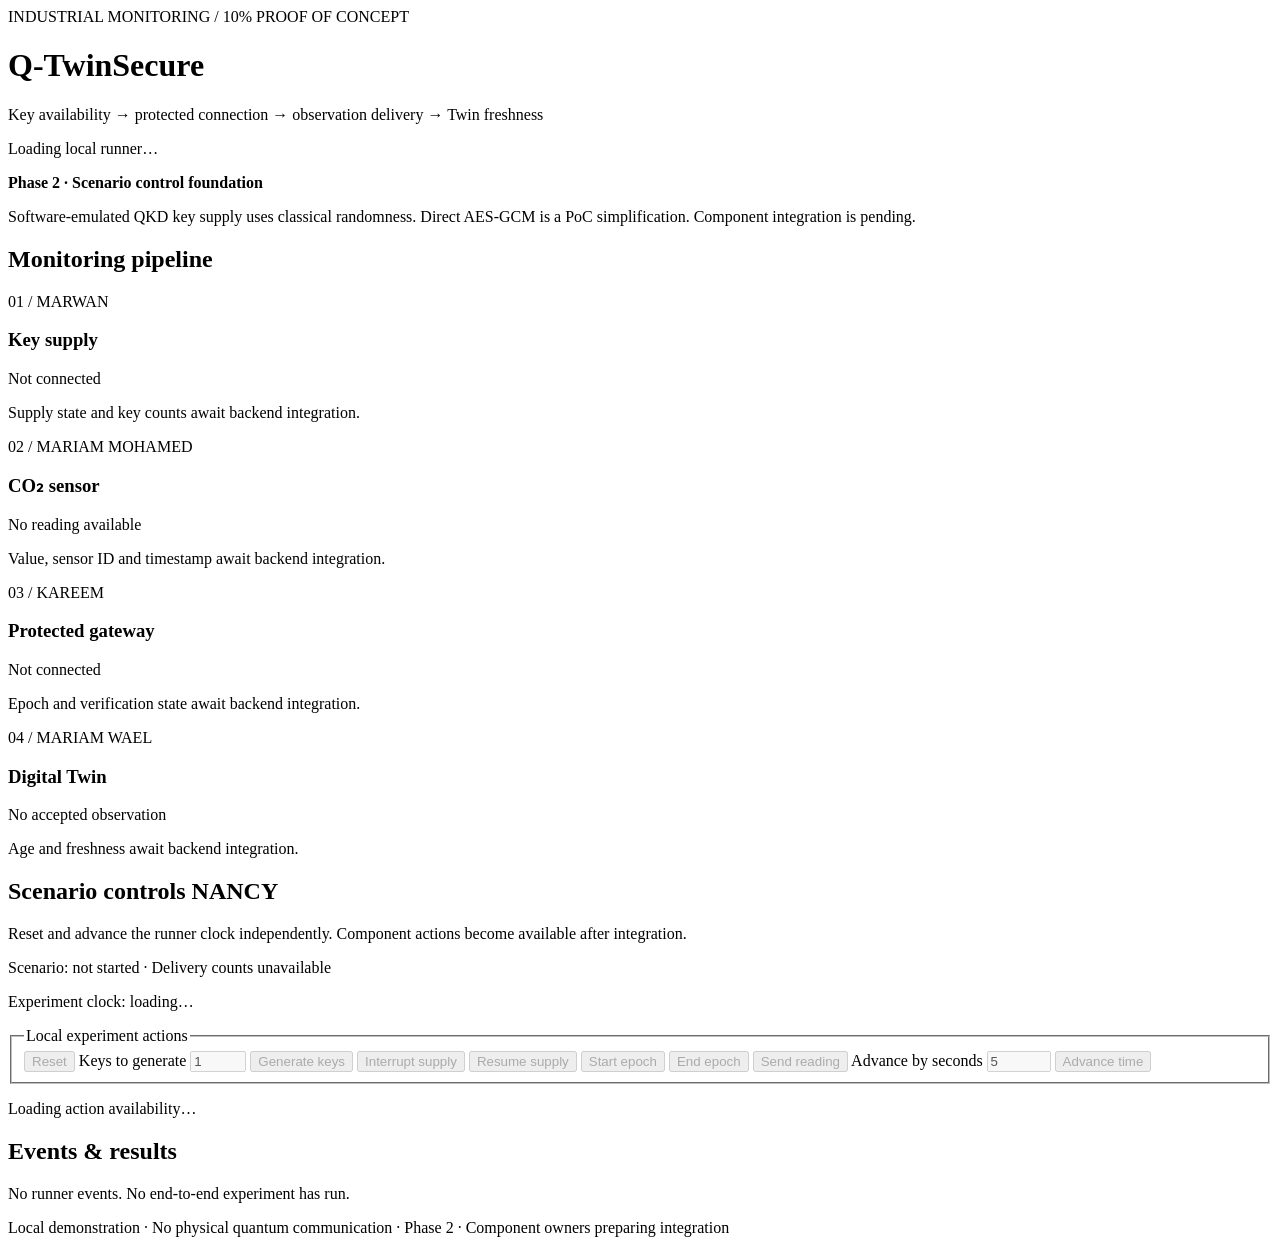
==== q-twinsecure/web/index.html @ 2d294b04 "Remove trailing dashboard whitespace" ====
<!doctype html>
<html lang="en">
<head>
  <meta charset="utf-8">
  <meta name="viewport" content="width=device-width, initial-scale=1">
  <title>Q-TwinSecure | Local experiment</title>
  <link rel="stylesheet" href="/style.css">
  <script src="/app.js" defer></script>
</head>
<body>
  <header><span class="eyebrow">INDUSTRIAL MONITORING / 10% PROOF OF CONCEPT</span>
    <h1>Q-TwinSecure</h1><p>Key availability → protected connection → observation delivery → Twin freshness</p>
    <p id="connection" role="status" aria-live="polite">Loading local runner…</p>
  </header>
  <main>
    <aside><strong>Phase 2 · Scenario control foundation</strong><p>Software-emulated QKD key supply uses classical randomness. Direct AES-GCM is a PoC simplification. Component integration is pending.</p></aside>
    <section aria-labelledby="pipeline-title"><h2 id="pipeline-title">Monitoring pipeline</h2>
      <div class="grid">
        <article id="key-panel"><span class="eyebrow">01 / MARWAN</span><h3>Key supply</h3><p class="empty">Not connected</p><p>Supply state and key counts await backend integration.</p></article>
        <article id="sensor-panel"><span class="eyebrow">02 / MARIAM MOHAMED</span><h3>CO₂ sensor</h3><p class="empty">No reading available</p><p>Value, sensor ID and timestamp await backend integration.</p></article>
        <article id="gateway-panel"><span class="eyebrow">03 / KAREEM</span><h3>Protected gateway</h3><p class="empty">Not connected</p><p>Epoch and verification state await backend integration.</p></article>
        <article id="twin-panel"><span class="eyebrow">04 / MARIAM WAEL</span><h3>Digital Twin</h3><p class="empty">No accepted observation</p><p>Age and freshness await backend integration.</p></article>
      </div>
    </section>
    <section aria-labelledby="controls-title"><h2 id="controls-title">Scenario controls <span class="tag">NANCY</span></h2>
      <p>Reset and advance the runner clock independently. Component actions become available after integration.</p>
      <p id="scenario-status">Scenario: not started · Delivery counts unavailable</p>
      <p id="clock-status" role="status">Experiment clock: loading…</p>
      <p id="action-error" role="alert" hidden></p>
      <fieldset id="controls" disabled><legend>Local experiment actions</legend>
        <button type="button" data-action="reset">Reset</button>
        <label>Keys to generate <input id="key-count" type="number" min="1" max="100" step="1" value="1" disabled></label>
        <button type="button" data-action="generate_keys" disabled>Generate keys</button>
        <button type="button" data-action="interrupt_supply" disabled>Interrupt supply</button>
        <button type="button" data-action="resume_supply" disabled>Resume supply</button>
        <button type="button" data-action="start_epoch" disabled>Start epoch</button>
        <button type="button" data-action="end_epoch" disabled>End epoch</button>
        <button type="button" data-action="send_reading" disabled>Send reading</button>
        <label>Advance by seconds <input id="time-step" type="number" min="1" max="3600" step="1" value="5"></label>
        <button type="button" data-action="advance_time">Advance time</button>
      </fieldset>
      <p id="action-help">Loading action availability…</p>
    </section>
    <section aria-labelledby="events-title"><h2 id="events-title">Events &amp; results</h2><p id="event-empty">No runner events. No end-to-end experiment has run.</p><ol id="events" aria-label="Runner event history"></ol></section>
  </main>
  <footer>Local demonstration · No physical quantum communication · Phase 2 · Component owners preparing integration</footer>
</body>
</html>
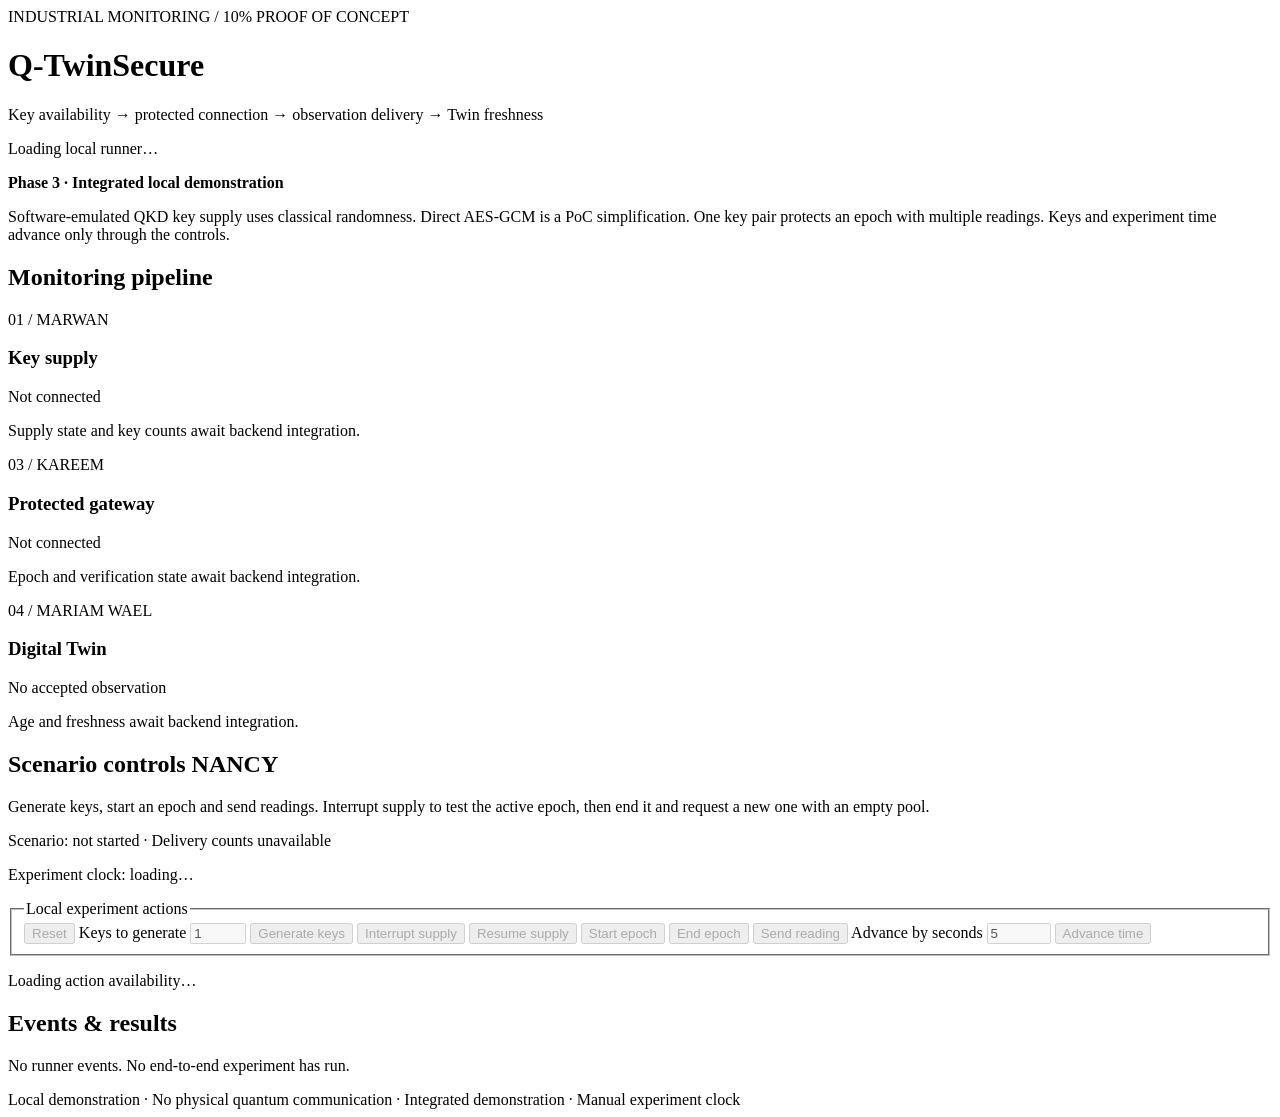
==== commit 04f3fefc: "Integrate team components and shared dashboard scenario controls" ====
--- a/q-twinsecure/web/index.html
+++ b/q-twinsecure/web/index.html
@@ -5,7 +5,7 @@
   <meta name="viewport" content="width=device-width, initial-scale=1">
   <title>Q-TwinSecure | Local experiment</title>
   <link rel="stylesheet" href="/style.css">
-  <script src="/app.js" defer></script>
+  <script type="module" src="/app.js"></script>
 </head>
 <body>
   <header><span class="eyebrow">INDUSTRIAL MONITORING / 10% PROOF OF CONCEPT</span>
@@ -13,17 +13,17 @@
     <p id="connection" role="status" aria-live="polite">Loading local runner…</p>
   </header>
   <main>
-    <aside><strong>Phase 2 · Scenario control foundation</strong><p>Software-emulated QKD key supply uses classical randomness. Direct AES-GCM is a PoC simplification. Component integration is pending.</p></aside>
+    <aside><strong>Phase 3 · Integrated local demonstration</strong><p>Software-emulated QKD key supply uses classical randomness. Direct AES-GCM is a PoC simplification. One key pair protects an epoch with multiple readings. Keys and experiment time advance only through the controls.</p></aside>
     <section aria-labelledby="pipeline-title"><h2 id="pipeline-title">Monitoring pipeline</h2>
       <div class="grid">
         <article id="key-panel"><span class="eyebrow">01 / MARWAN</span><h3>Key supply</h3><p class="empty">Not connected</p><p>Supply state and key counts await backend integration.</p></article>
-        <article id="sensor-panel"><span class="eyebrow">02 / MARIAM MOHAMED</span><h3>CO₂ sensor</h3><p class="empty">No reading available</p><p>Value, sensor ID and timestamp await backend integration.</p></article>
+        <article id="sensor-panel"><co2-sensor-panel></co2-sensor-panel></article>
         <article id="gateway-panel"><span class="eyebrow">03 / KAREEM</span><h3>Protected gateway</h3><p class="empty">Not connected</p><p>Epoch and verification state await backend integration.</p></article>
         <article id="twin-panel"><span class="eyebrow">04 / MARIAM WAEL</span><h3>Digital Twin</h3><p class="empty">No accepted observation</p><p>Age and freshness await backend integration.</p></article>
       </div>
     </section>
     <section aria-labelledby="controls-title"><h2 id="controls-title">Scenario controls <span class="tag">NANCY</span></h2>
-      <p>Reset and advance the runner clock independently. Component actions become available after integration.</p>
+      <p>Generate keys, start an epoch and send readings. Interrupt supply to test the active epoch, then end it and request a new one with an empty pool.</p>
       <p id="scenario-status">Scenario: not started · Delivery counts unavailable</p>
       <p id="clock-status" role="status">Experiment clock: loading…</p>
       <p id="action-error" role="alert" hidden></p>
@@ -43,6 +43,6 @@
     </section>
     <section aria-labelledby="events-title"><h2 id="events-title">Events &amp; results</h2><p id="event-empty">No runner events. No end-to-end experiment has run.</p><ol id="events" aria-label="Runner event history"></ol></section>
   </main>
-  <footer>Local demonstration · No physical quantum communication · Phase 2 · Component owners preparing integration</footer>
+  <footer>Local demonstration · No physical quantum communication · Integrated demonstration · Manual experiment clock</footer>
 </body>
 </html>
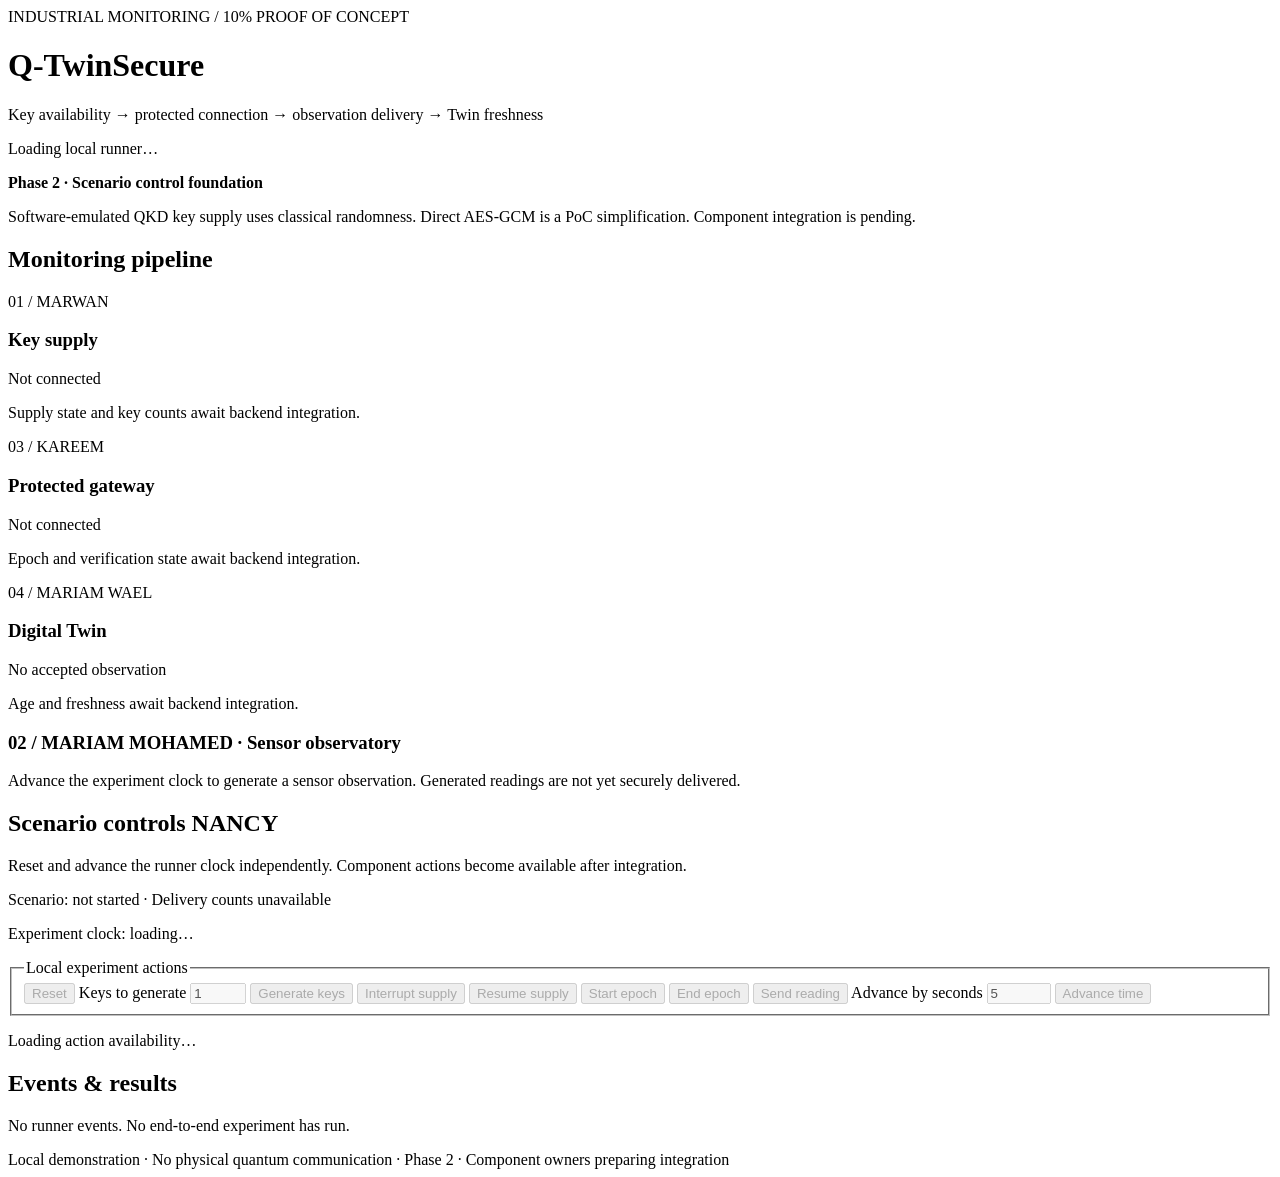
==== commit 7df48be0: "Integrate sensor panel and manual-clock readings into shared dashboard" ====
--- a/q-twinsecure/web/index.html
+++ b/q-twinsecure/web/index.html
@@ -13,17 +13,17 @@
     <p id="connection" role="status" aria-live="polite">Loading local runner…</p>
   </header>
   <main>
-    <aside><strong>Phase 3 · Integrated local demonstration</strong><p>Software-emulated QKD key supply uses classical randomness. Direct AES-GCM is a PoC simplification. One key pair protects an epoch with multiple readings. Keys and experiment time advance only through the controls.</p></aside>
+    <aside><strong>Phase 2 · Scenario control foundation</strong><p>Software-emulated QKD key supply uses classical randomness. Direct AES-GCM is a PoC simplification. Component integration is pending.</p></aside>
     <section aria-labelledby="pipeline-title"><h2 id="pipeline-title">Monitoring pipeline</h2>
       <div class="grid">
         <article id="key-panel"><span class="eyebrow">01 / MARWAN</span><h3>Key supply</h3><p class="empty">Not connected</p><p>Supply state and key counts await backend integration.</p></article>
-        <article id="sensor-panel"><co2-sensor-panel></co2-sensor-panel></article>
         <article id="gateway-panel"><span class="eyebrow">03 / KAREEM</span><h3>Protected gateway</h3><p class="empty">Not connected</p><p>Epoch and verification state await backend integration.</p></article>
         <article id="twin-panel"><span class="eyebrow">04 / MARIAM WAEL</span><h3>Digital Twin</h3><p class="empty">No accepted observation</p><p>Age and freshness await backend integration.</p></article>
       </div>
+      <section id="sensor-panel" aria-labelledby="sensor-title"><h3 id="sensor-title">02 / MARIAM MOHAMED · Sensor observatory</h3><p>Advance the experiment clock to generate a sensor observation. Generated readings are not yet securely delivered.</p><co2-sensor-panel></co2-sensor-panel></section>
     </section>
     <section aria-labelledby="controls-title"><h2 id="controls-title">Scenario controls <span class="tag">NANCY</span></h2>
-      <p>Generate keys, start an epoch and send readings. Interrupt supply to test the active epoch, then end it and request a new one with an empty pool.</p>
+      <p>Reset and advance the runner clock independently. Component actions become available after integration.</p>
       <p id="scenario-status">Scenario: not started · Delivery counts unavailable</p>
       <p id="clock-status" role="status">Experiment clock: loading…</p>
       <p id="action-error" role="alert" hidden></p>
@@ -43,6 +43,6 @@
     </section>
     <section aria-labelledby="events-title"><h2 id="events-title">Events &amp; results</h2><p id="event-empty">No runner events. No end-to-end experiment has run.</p><ol id="events" aria-label="Runner event history"></ol></section>
   </main>
-  <footer>Local demonstration · No physical quantum communication · Integrated demonstration · Manual experiment clock</footer>
+  <footer>Local demonstration · No physical quantum communication · Phase 2 · Component owners preparing integration</footer>
 </body>
 </html>
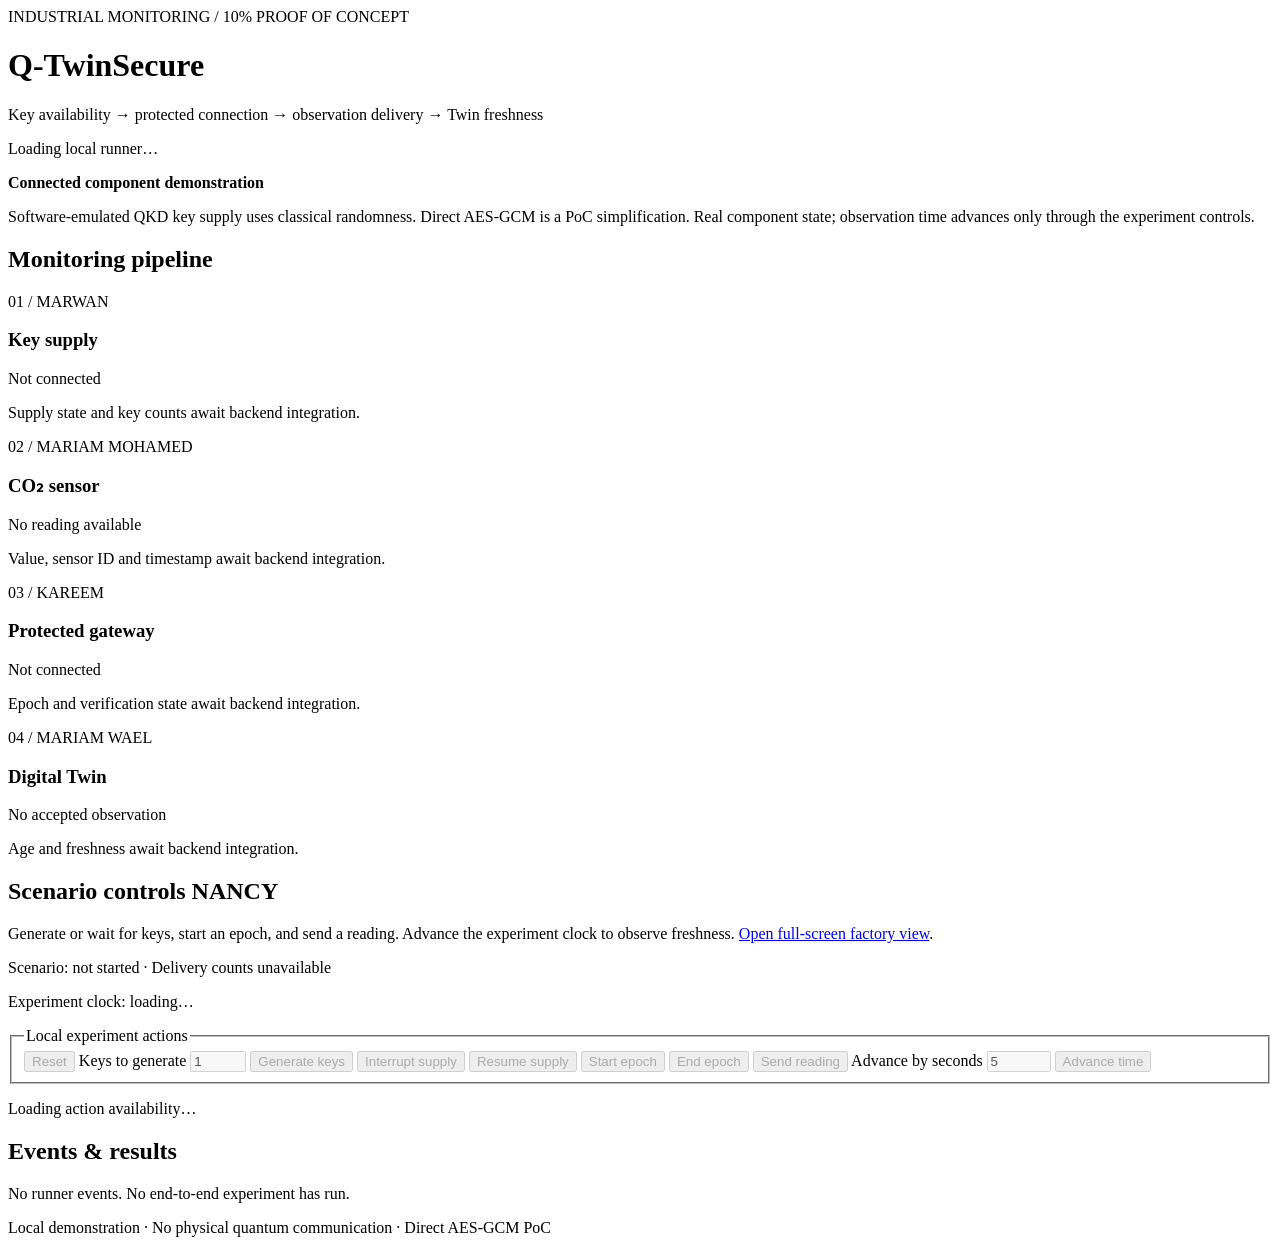
==== commit b6dab8c5: "Integrate Twin monitoring with shared runner and live factory view" ====
--- a/q-twinsecure/web/index.html
+++ b/q-twinsecure/web/index.html
@@ -5,6 +5,8 @@
   <meta name="viewport" content="width=device-width, initial-scale=1">
   <title>Q-TwinSecure | Local experiment</title>
   <link rel="stylesheet" href="/style.css">
+  <link rel="stylesheet" href="/twin-panel.css">
+  <script src="/twin-panel.js" defer></script>
   <script type="module" src="/app.js"></script>
 </head>
 <body>
@@ -13,17 +15,17 @@
     <p id="connection" role="status" aria-live="polite">Loading local runner…</p>
   </header>
   <main>
-    <aside><strong>Phase 2 · Scenario control foundation</strong><p>Software-emulated QKD key supply uses classical randomness. Direct AES-GCM is a PoC simplification. Component integration is pending.</p></aside>
+    <aside><strong>Connected component demonstration</strong><p>Software-emulated QKD key supply uses classical randomness. Direct AES-GCM is a PoC simplification. Real component state; observation time advances only through the experiment controls.</p></aside>
     <section aria-labelledby="pipeline-title"><h2 id="pipeline-title">Monitoring pipeline</h2>
       <div class="grid">
         <article id="key-panel"><span class="eyebrow">01 / MARWAN</span><h3>Key supply</h3><p class="empty">Not connected</p><p>Supply state and key counts await backend integration.</p></article>
+        <article id="sensor-panel"><span class="eyebrow">02 / MARIAM MOHAMED</span><h3>CO₂ sensor</h3><p class="empty">No reading available</p><p>Value, sensor ID and timestamp await backend integration.</p></article>
         <article id="gateway-panel"><span class="eyebrow">03 / KAREEM</span><h3>Protected gateway</h3><p class="empty">Not connected</p><p>Epoch and verification state await backend integration.</p></article>
         <article id="twin-panel"><span class="eyebrow">04 / MARIAM WAEL</span><h3>Digital Twin</h3><p class="empty">No accepted observation</p><p>Age and freshness await backend integration.</p></article>
       </div>
-      <section id="sensor-panel" aria-labelledby="sensor-title"><h3 id="sensor-title">02 / MARIAM MOHAMED · Sensor observatory</h3><p>Advance the experiment clock to generate a sensor observation. Generated readings are not yet securely delivered.</p><co2-sensor-panel></co2-sensor-panel></section>
     </section>
     <section aria-labelledby="controls-title"><h2 id="controls-title">Scenario controls <span class="tag">NANCY</span></h2>
-      <p>Reset and advance the runner clock independently. Component actions become available after integration.</p>
+      <p>Generate or wait for keys, start an epoch, and send a reading. Advance the experiment clock to observe freshness. <a href="/twin">Open full-screen factory view</a>.</p>
       <p id="scenario-status">Scenario: not started · Delivery counts unavailable</p>
       <p id="clock-status" role="status">Experiment clock: loading…</p>
       <p id="action-error" role="alert" hidden></p>
@@ -43,6 +45,6 @@
     </section>
     <section aria-labelledby="events-title"><h2 id="events-title">Events &amp; results</h2><p id="event-empty">No runner events. No end-to-end experiment has run.</p><ol id="events" aria-label="Runner event history"></ol></section>
   </main>
-  <footer>Local demonstration · No physical quantum communication · Phase 2 · Component owners preparing integration</footer>
+  <footer>Local demonstration · No physical quantum communication · Direct AES-GCM PoC</footer>
 </body>
 </html>
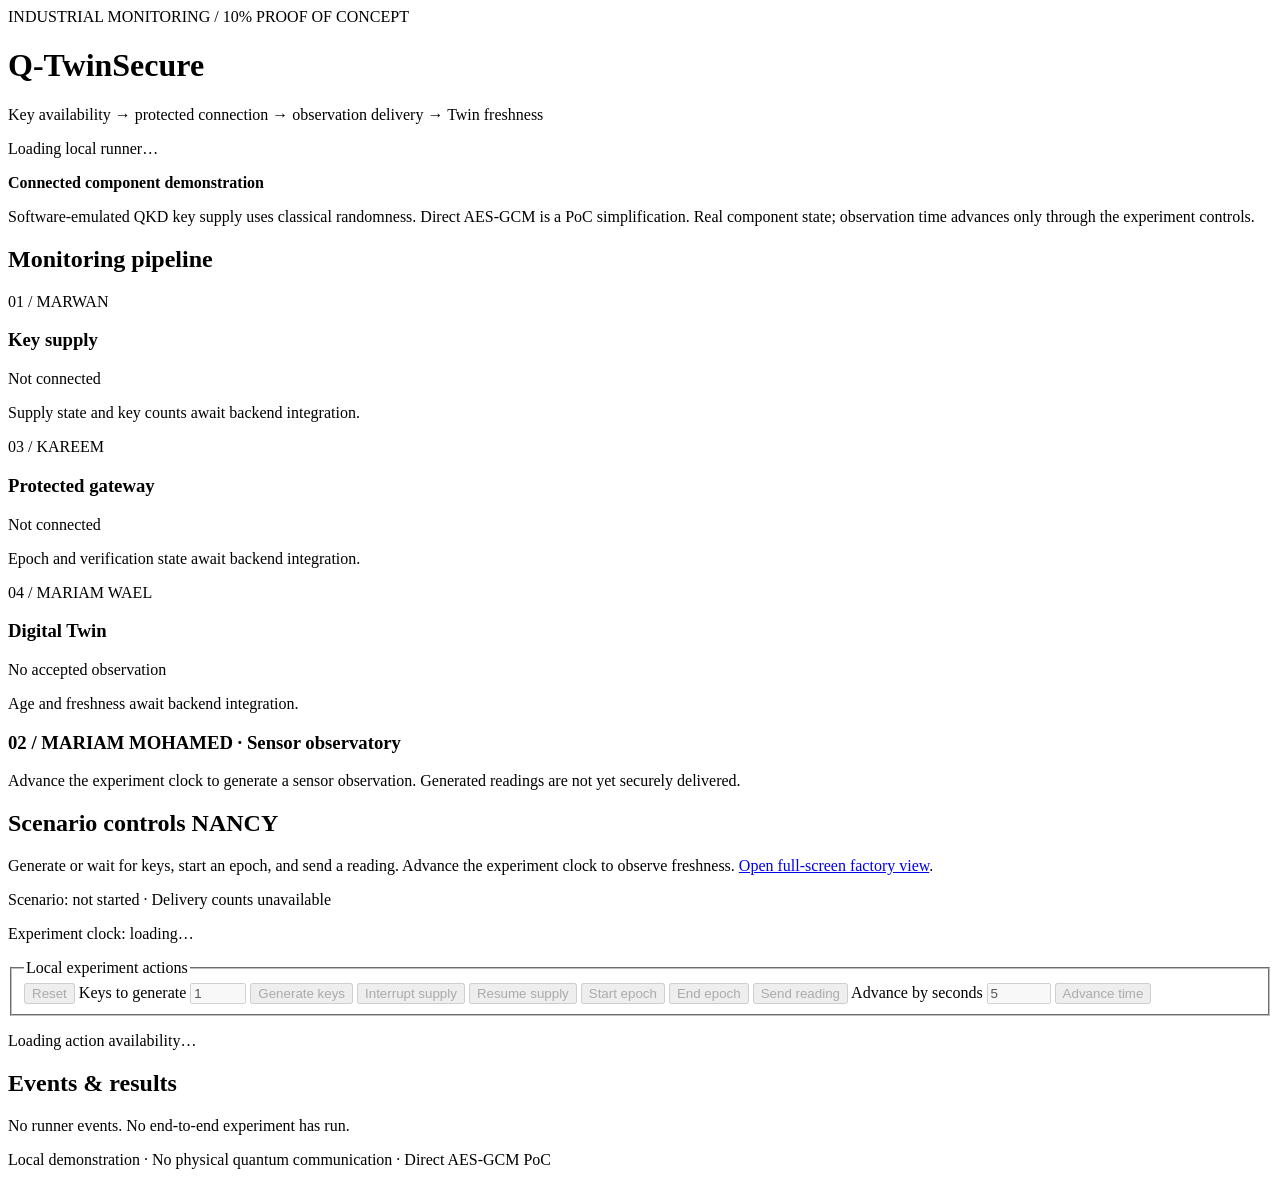
==== commit f7791175: "Merge latest sensor and gateway work with Twin integration" ====
--- a/q-twinsecure/web/index.html
+++ b/q-twinsecure/web/index.html
@@ -19,10 +19,10 @@
     <section aria-labelledby="pipeline-title"><h2 id="pipeline-title">Monitoring pipeline</h2>
       <div class="grid">
         <article id="key-panel"><span class="eyebrow">01 / MARWAN</span><h3>Key supply</h3><p class="empty">Not connected</p><p>Supply state and key counts await backend integration.</p></article>
-        <article id="sensor-panel"><span class="eyebrow">02 / MARIAM MOHAMED</span><h3>CO₂ sensor</h3><p class="empty">No reading available</p><p>Value, sensor ID and timestamp await backend integration.</p></article>
         <article id="gateway-panel"><span class="eyebrow">03 / KAREEM</span><h3>Protected gateway</h3><p class="empty">Not connected</p><p>Epoch and verification state await backend integration.</p></article>
         <article id="twin-panel"><span class="eyebrow">04 / MARIAM WAEL</span><h3>Digital Twin</h3><p class="empty">No accepted observation</p><p>Age and freshness await backend integration.</p></article>
       </div>
+      <section id="sensor-panel" aria-labelledby="sensor-title"><h3 id="sensor-title">02 / MARIAM MOHAMED · Sensor observatory</h3><p>Advance the experiment clock to generate a sensor observation. Generated readings are not yet securely delivered.</p><co2-sensor-panel></co2-sensor-panel></section>
     </section>
     <section aria-labelledby="controls-title"><h2 id="controls-title">Scenario controls <span class="tag">NANCY</span></h2>
       <p>Generate or wait for keys, start an epoch, and send a reading. Advance the experiment clock to observe freshness. <a href="/twin">Open full-screen factory view</a>.</p>
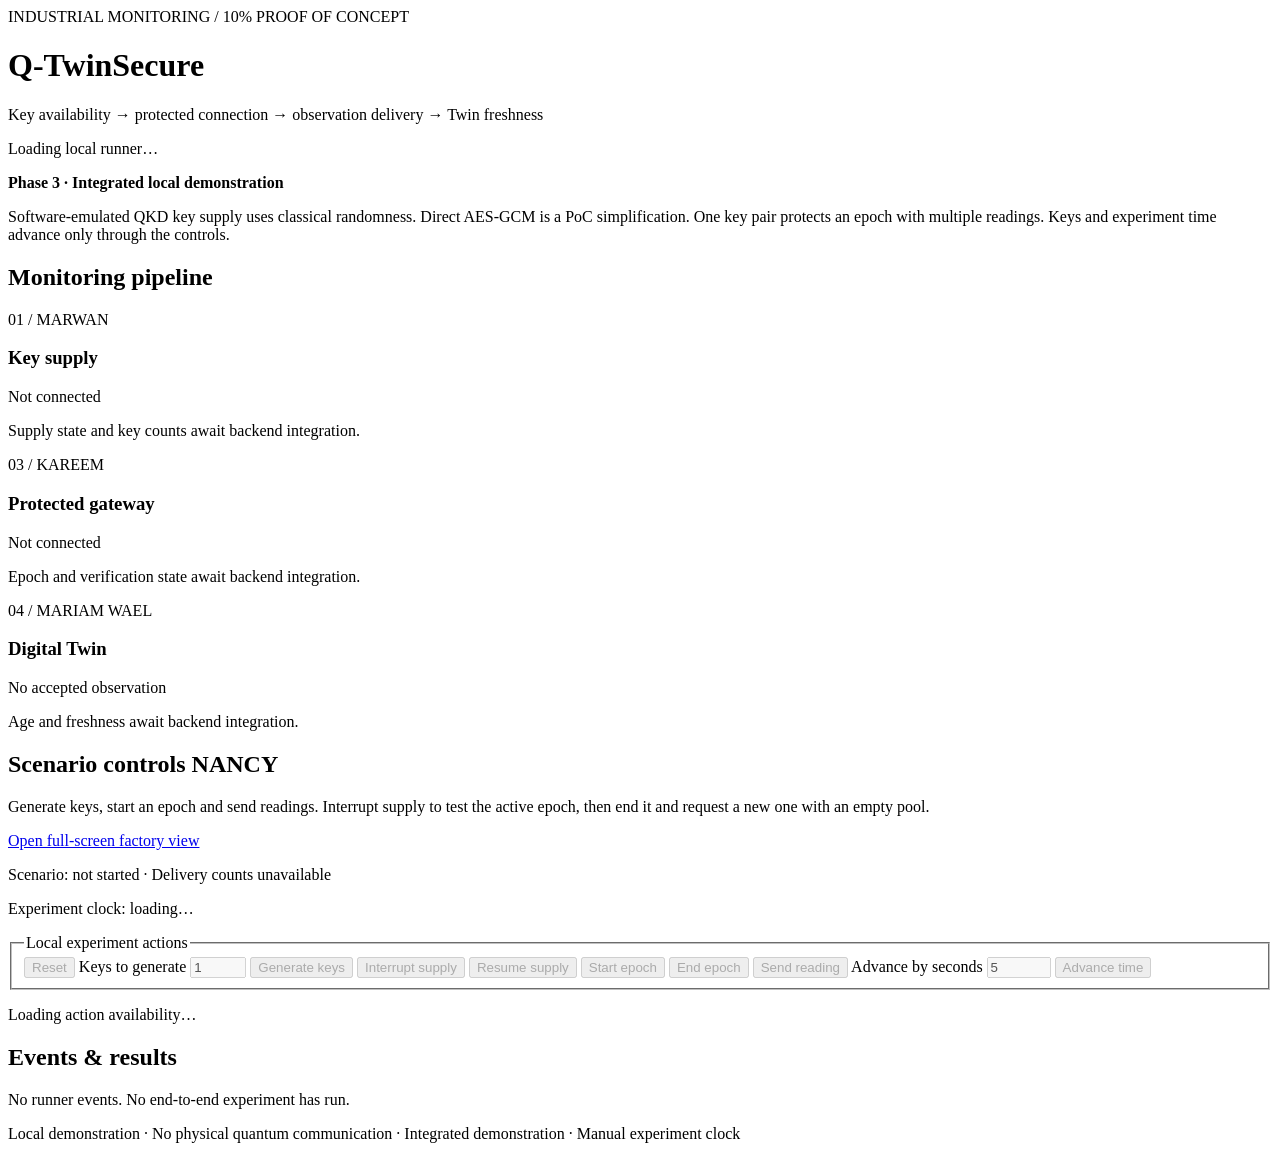
==== commit a8f7b619: "Merge sensor and Twin updates into integrated Nancy runner" ====
--- a/q-twinsecure/web/index.html
+++ b/q-twinsecure/web/index.html
@@ -6,7 +6,6 @@
   <title>Q-TwinSecure | Local experiment</title>
   <link rel="stylesheet" href="/style.css">
   <link rel="stylesheet" href="/twin-panel.css">
-  <script src="/twin-panel.js" defer></script>
   <script type="module" src="/app.js"></script>
 </head>
 <body>
@@ -15,17 +14,18 @@
     <p id="connection" role="status" aria-live="polite">Loading local runner…</p>
   </header>
   <main>
-    <aside><strong>Connected component demonstration</strong><p>Software-emulated QKD key supply uses classical randomness. Direct AES-GCM is a PoC simplification. Real component state; observation time advances only through the experiment controls.</p></aside>
+    <aside><strong>Phase 3 · Integrated local demonstration</strong><p>Software-emulated QKD key supply uses classical randomness. Direct AES-GCM is a PoC simplification. One key pair protects an epoch with multiple readings. Keys and experiment time advance only through the controls.</p></aside>
     <section aria-labelledby="pipeline-title"><h2 id="pipeline-title">Monitoring pipeline</h2>
       <div class="grid">
         <article id="key-panel"><span class="eyebrow">01 / MARWAN</span><h3>Key supply</h3><p class="empty">Not connected</p><p>Supply state and key counts await backend integration.</p></article>
+        <article id="sensor-panel"><co2-sensor-panel></co2-sensor-panel></article>
         <article id="gateway-panel"><span class="eyebrow">03 / KAREEM</span><h3>Protected gateway</h3><p class="empty">Not connected</p><p>Epoch and verification state await backend integration.</p></article>
         <article id="twin-panel"><span class="eyebrow">04 / MARIAM WAEL</span><h3>Digital Twin</h3><p class="empty">No accepted observation</p><p>Age and freshness await backend integration.</p></article>
       </div>
-      <section id="sensor-panel" aria-labelledby="sensor-title"><h3 id="sensor-title">02 / MARIAM MOHAMED · Sensor observatory</h3><p>Advance the experiment clock to generate a sensor observation. Generated readings are not yet securely delivered.</p><co2-sensor-panel></co2-sensor-panel></section>
     </section>
     <section aria-labelledby="controls-title"><h2 id="controls-title">Scenario controls <span class="tag">NANCY</span></h2>
-      <p>Generate or wait for keys, start an epoch, and send a reading. Advance the experiment clock to observe freshness. <a href="/twin">Open full-screen factory view</a>.</p>
+      <p>Generate keys, start an epoch and send readings. Interrupt supply to test the active epoch, then end it and request a new one with an empty pool.</p>
+      <p><a href="/twin">Open full-screen factory view</a></p>
       <p id="scenario-status">Scenario: not started · Delivery counts unavailable</p>
       <p id="clock-status" role="status">Experiment clock: loading…</p>
       <p id="action-error" role="alert" hidden></p>
@@ -45,6 +45,6 @@
     </section>
     <section aria-labelledby="events-title"><h2 id="events-title">Events &amp; results</h2><p id="event-empty">No runner events. No end-to-end experiment has run.</p><ol id="events" aria-label="Runner event history"></ol></section>
   </main>
-  <footer>Local demonstration · No physical quantum communication · Direct AES-GCM PoC</footer>
+  <footer>Local demonstration · No physical quantum communication · Integrated demonstration · Manual experiment clock</footer>
 </body>
 </html>
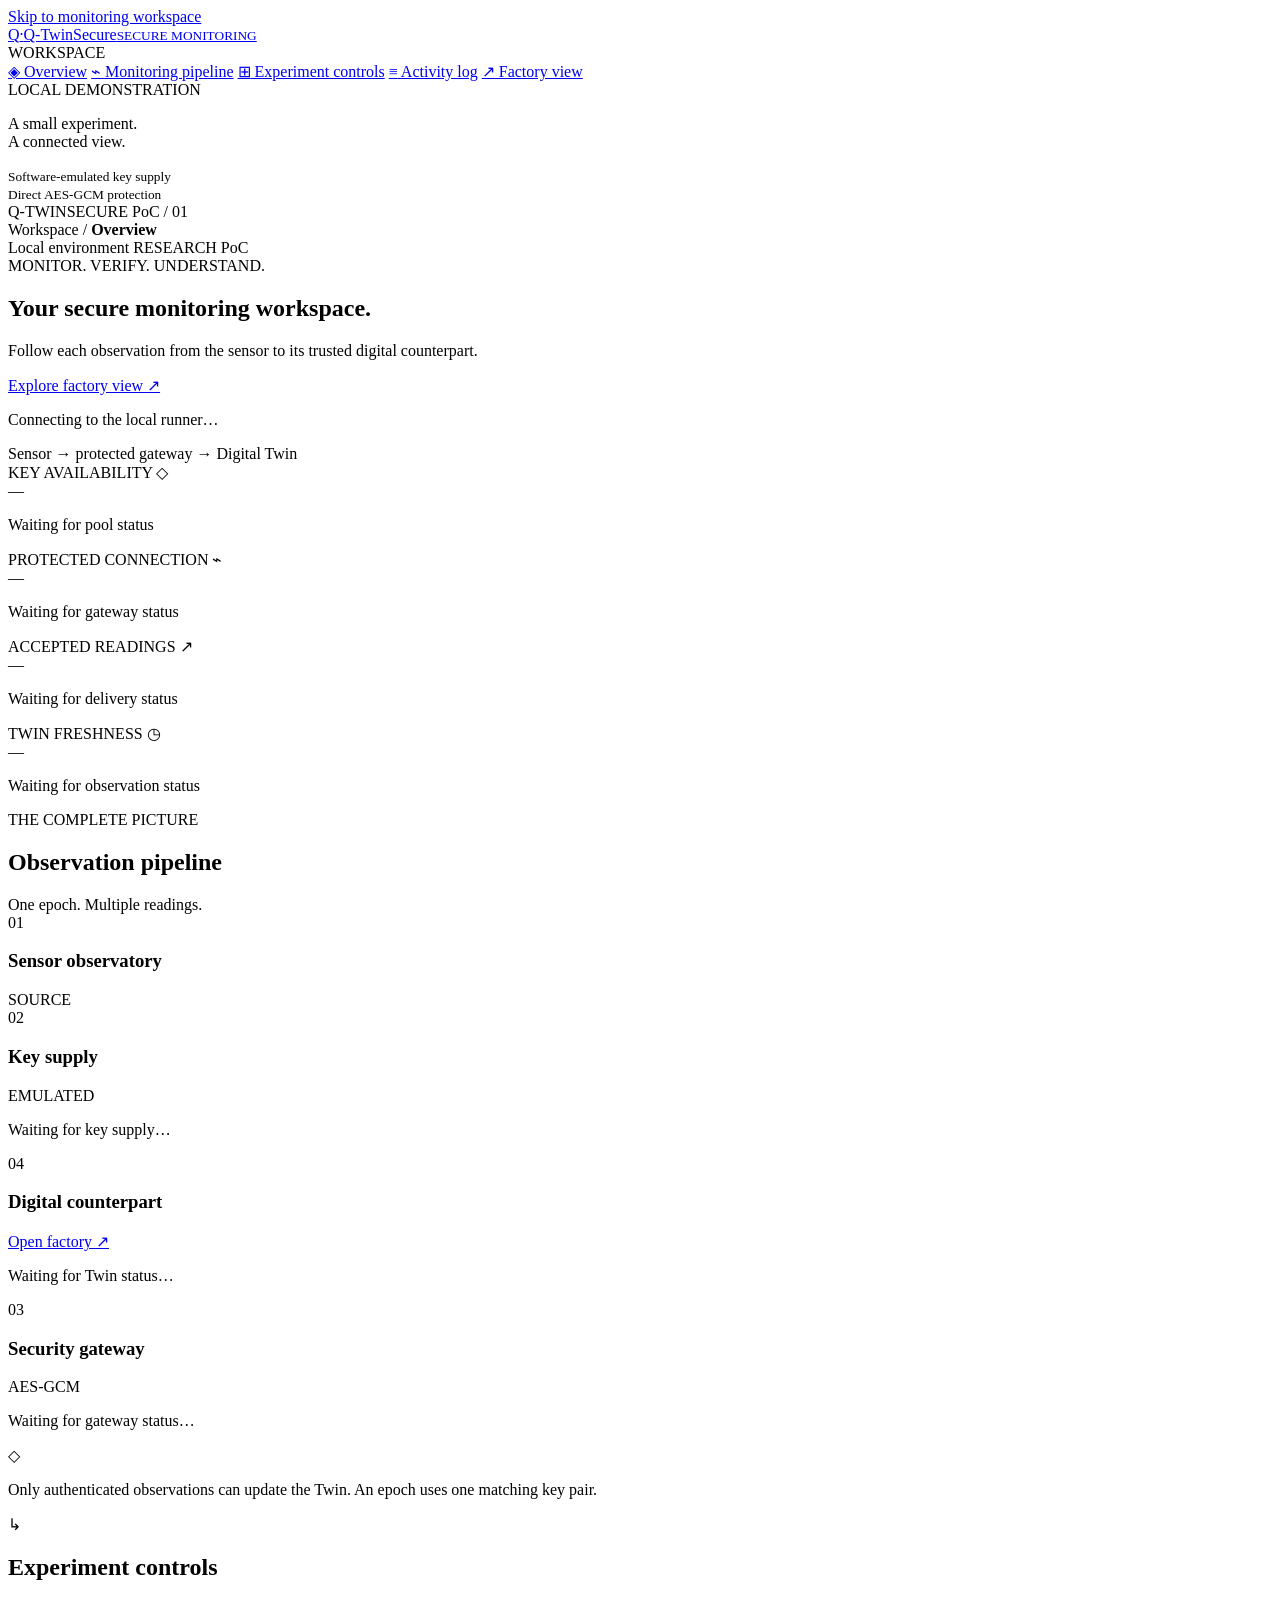
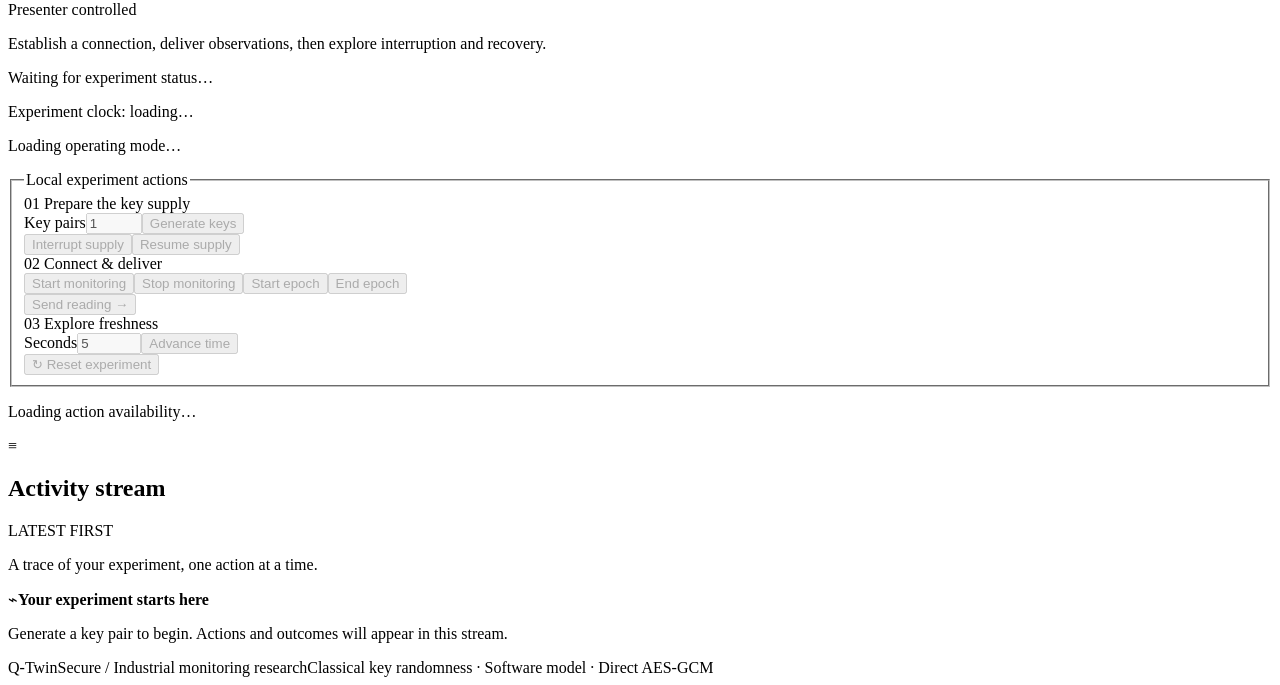
==== commit b783662a: "Redesign dashboard and add automatic monitoring and guided presentation" ====
--- a/q-twinsecure/web/index.html
+++ b/q-twinsecure/web/index.html
@@ -3,48 +3,69 @@
 <head>
   <meta charset="utf-8">
   <meta name="viewport" content="width=device-width, initial-scale=1">
-  <title>Q-TwinSecure | Local experiment</title>
+  <meta name="theme-color" content="#102d38">
+  <title>Q-TwinSecure | Monitoring workspace</title>
   <link rel="stylesheet" href="/style.css">
   <link rel="stylesheet" href="/twin-panel.css">
   <script type="module" src="/app.js"></script>
 </head>
-<body>
-  <header><span class="eyebrow">INDUSTRIAL MONITORING / 10% PROOF OF CONCEPT</span>
-    <h1>Q-TwinSecure</h1><p>Key availability → protected connection → observation delivery → Twin freshness</p>
-    <p id="connection" role="status" aria-live="polite">Loading local runner…</p>
-  </header>
-  <main>
-    <aside><strong>Phase 3 · Integrated local demonstration</strong><p>Software-emulated QKD key supply uses classical randomness. Direct AES-GCM is a PoC simplification. One key pair protects an epoch with multiple readings. Keys and experiment time advance only through the controls.</p></aside>
-    <section aria-labelledby="pipeline-title"><h2 id="pipeline-title">Monitoring pipeline</h2>
-      <div class="grid">
-        <article id="key-panel"><span class="eyebrow">01 / MARWAN</span><h3>Key supply</h3><p class="empty">Not connected</p><p>Supply state and key counts await backend integration.</p></article>
-        <article id="sensor-panel"><co2-sensor-panel></co2-sensor-panel></article>
-        <article id="gateway-panel"><span class="eyebrow">03 / KAREEM</span><h3>Protected gateway</h3><p class="empty">Not connected</p><p>Epoch and verification state await backend integration.</p></article>
-        <article id="twin-panel"><span class="eyebrow">04 / MARIAM WAEL</span><h3>Digital Twin</h3><p class="empty">No accepted observation</p><p>Age and freshness await backend integration.</p></article>
+<body class="dashboard">
+  <a class="skip-link" href="#workspace">Skip to monitoring workspace</a>
+  <aside class="sidebar" aria-label="Workspace navigation">
+    <a class="brand" href="/" aria-label="Q-TwinSecure home"><span class="brand-mark">Q<span>·</span></span><span>Q-Twin<span class="brand-light">Secure</span><small>SECURE MONITORING</small></span></a>
+    <div class="nav-caption">WORKSPACE</div>
+    <nav>
+      <a class="nav-active" href="#workspace" aria-current="page"><span aria-hidden="true">◈</span> Overview</a>
+      <a href="#pipeline-title"><span aria-hidden="true">⌁</span> Monitoring pipeline</a>
+      <a href="#experiment"><span aria-hidden="true">⊞</span> Experiment controls</a>
+      <a href="#activity"><span aria-hidden="true">≡</span> Activity log</a>
+      <a href="/twin"><span aria-hidden="true">↗</span> Factory view</a>
+    </nav>
+    <div class="sidebar-note"><span class="status-dot"></span> LOCAL DEMONSTRATION<p>A small experiment.<br>A connected view.</p><small>Software-emulated key supply<br>Direct AES-GCM protection</small></div>
+    <div class="sidebar-foot">Q-TWINSECURE <span>PoC / 01</span></div>
+  </aside>
+  <div class="workspace-shell">
+    <header class="topbar"><div class="breadcrumb">Workspace <span>/</span> <strong>Overview</strong></div><div class="environment"><span class="status-dot"></span> Local environment <span class="environment-tag">RESEARCH PoC</span></div></header>
+    <main id="workspace" tabindex="-1">
+      <section id="presentation-banner" class="presentation-banner" aria-labelledby="presentation-title" hidden>
+        <div class="presentation-heading"><span id="presentation-progress" class="eyebrow">GUIDED PRESENTATION</span><button type="button" data-action="replay_presentation" data-presentation-only>↻ Replay all scenarios</button></div>
+        <h2 id="presentation-title">Preparing demonstration…</h2>
+        <p id="presentation-description">The real backend will run each scenario in sequence.</p>
+        <progress id="presentation-progress-bar" max="9" value="0" aria-label="Presentation progress"></progress>
+        <ol id="presentation-steps" class="presentation-steps" aria-label="Scenario sequence"></ol>
+        <details><summary>Verified outcomes</summary><ol id="presentation-results"></ol></details>
+      </section>
+      <section class="page-heading" aria-labelledby="page-title"><div><span class="eyebrow">MONITOR. VERIFY. UNDERSTAND.</span><h1 id="page-title">Your secure monitoring workspace<span>.</span></h1><p>Follow each observation from the sensor to its trusted digital counterpart.</p></div><a class="factory-link" href="/twin">Explore factory view <span aria-hidden="true">↗</span></a></section>
+      <div class="connection-strip"><p id="connection" role="status" aria-live="polite">Connecting to the local runner…</p><span>Sensor → protected gateway → Digital Twin</span></div>
+      <section class="summary-grid" aria-label="Live experiment overview">
+        <article class="metric"><div class="metric-label">KEY AVAILABILITY <span aria-hidden="true">◇</span></div><div class="metric-value" id="metric-keys">—</div><p id="metric-key-note">Waiting for pool status</p></article>
+        <article class="metric"><div class="metric-label">PROTECTED CONNECTION <span aria-hidden="true">⌁</span></div><div class="metric-value word" id="metric-connection">—</div><p id="metric-epoch">Waiting for gateway status</p></article>
+        <article class="metric"><div class="metric-label">ACCEPTED READINGS <span aria-hidden="true">↗</span></div><div class="metric-value" id="metric-delivered">—</div><p id="metric-delivery-note">Waiting for delivery status</p></article>
+        <article class="metric metric-freshness"><div class="metric-label">TWIN FRESHNESS <span aria-hidden="true">◷</span></div><div class="metric-value word" id="metric-freshness">—</div><p id="metric-age">Waiting for observation status</p></article>
+      </section>
+      <div class="section-heading"><div><span class="eyebrow">THE COMPLETE PICTURE</span><h2 id="pipeline-title">Observation pipeline</h2></div><span class="subtle-chip">One epoch. Multiple readings.</span></div>
+      <div class="telemetry-grid">
+        <section class="surface sensor-surface" aria-labelledby="sensor-title"><div class="surface-heading"><div><span class="panel-number">01</span><h3 id="sensor-title">Sensor observatory</h3></div><span class="owner-label">SOURCE</span></div><div id="sensor-panel"><co2-sensor-panel></co2-sensor-panel></div></section>
+        <section class="surface key-surface" aria-label="Key supply"><div class="surface-heading"><div><span class="panel-number">02</span><h3>Key supply</h3></div><span class="owner-label">EMULATED</span></div><div id="key-panel"><p class="empty">Waiting for key supply…</p></div></section>
+        <section class="surface twin-surface" aria-label="Digital Twin"><div class="surface-heading"><div><span class="panel-number">04</span><h3>Digital counterpart</h3></div><a href="/twin" class="text-link">Open factory ↗</a></div><div id="twin-panel"><p class="empty">Waiting for Twin status…</p></div></section>
+        <section class="surface gateway-surface" aria-label="Gateway"><div class="surface-heading"><div><span class="panel-number">03</span><h3>Security gateway</h3></div><span class="owner-label">AES-GCM</span></div><div id="gateway-panel"><p class="empty">Waiting for gateway status…</p></div><div class="gateway-note"><span aria-hidden="true">◇</span><p>Only authenticated observations can update the Twin. An epoch uses one matching key pair.</p></div></section>
       </div>
-    </section>
-    <section aria-labelledby="controls-title"><h2 id="controls-title">Scenario controls <span class="tag">NANCY</span></h2>
-      <p>Generate keys, start an epoch and send readings. Interrupt supply to test the active epoch, then end it and request a new one with an empty pool.</p>
-      <p><a href="/twin">Open full-screen factory view</a></p>
-      <p id="scenario-status">Scenario: not started · Delivery counts unavailable</p>
-      <p id="clock-status" role="status">Experiment clock: loading…</p>
-      <p id="action-error" role="alert" hidden></p>
-      <fieldset id="controls" disabled><legend>Local experiment actions</legend>
-        <button type="button" data-action="reset">Reset</button>
-        <label>Keys to generate <input id="key-count" type="number" min="1" max="100" step="1" value="1" disabled></label>
-        <button type="button" data-action="generate_keys" disabled>Generate keys</button>
-        <button type="button" data-action="interrupt_supply" disabled>Interrupt supply</button>
-        <button type="button" data-action="resume_supply" disabled>Resume supply</button>
-        <button type="button" data-action="start_epoch" disabled>Start epoch</button>
-        <button type="button" data-action="end_epoch" disabled>End epoch</button>
-        <button type="button" data-action="send_reading" disabled>Send reading</button>
-        <label>Advance by seconds <input id="time-step" type="number" min="1" max="3600" step="1" value="5"></label>
-        <button type="button" data-action="advance_time">Advance time</button>
-      </fieldset>
-      <p id="action-help">Loading action availability…</p>
-    </section>
-    <section aria-labelledby="events-title"><h2 id="events-title">Events &amp; results</h2><p id="event-empty">No runner events. No end-to-end experiment has run.</p><ol id="events" aria-label="Runner event history"></ol></section>
-  </main>
-  <footer>Local demonstration · No physical quantum communication · Integrated demonstration · Manual experiment clock</footer>
+      <div class="experiment-grid">
+        <section class="surface controls-surface" aria-labelledby="controls-title"><div class="surface-heading"><div><span class="panel-number">↳</span><h2 id="controls-title">Experiment controls</h2></div><span class="subtle-chip">Presenter controlled</span></div><p class="section-description">Establish a connection, deliver observations, then explore interruption and recovery.</p>
+          <p id="scenario-status" class="scenario-strip">Waiting for experiment status…</p>
+          <p id="clock-status" class="clock-strip" role="status">Experiment clock: loading…</p>
+          <p id="action-error" role="alert" hidden></p>
+          <p id="monitoring-status" class="scenario-strip" role="status">Loading operating mode…</p>
+          <fieldset id="controls" disabled><legend class="sr-only">Local experiment actions</legend>
+            <div class="control-group"><div class="group-caption"><span>01</span> Prepare the key supply</div><div class="control-row"><label>Key pairs<input id="key-count" type="number" min="1" max="100" step="1" value="1" disabled></label><button type="button" data-action="generate_keys" class="button-primary" disabled>Generate keys</button></div><div class="control-row"><button type="button" data-action="interrupt_supply" disabled>Interrupt supply</button><button type="button" data-action="resume_supply" disabled>Resume supply</button></div></div>
+            <div class="control-group"><div class="group-caption"><span>02</span> Connect &amp; deliver</div><div class="control-row"><button type="button" data-action="start_monitoring" data-automatic-only class="button-primary">Start monitoring</button><button type="button" data-action="stop_monitoring" data-automatic-only>Stop monitoring</button><button type="button" data-action="start_epoch" disabled>Start epoch</button><button type="button" data-action="end_epoch" disabled>End epoch</button></div><button type="button" data-action="send_reading" class="button-primary button-wide" disabled>Send reading <span aria-hidden="true">→</span></button></div>
+            <div class="control-group"><div class="group-caption"><span>03</span> Explore freshness</div><div class="control-row"><label>Seconds<input id="time-step" type="number" min="1" max="3600" step="1" value="5"></label><button type="button" data-action="advance_time">Advance time</button></div><button type="button" data-action="reset" class="button-reset">↻ Reset experiment</button></div>
+          </fieldset><p id="action-help" class="help-text">Loading action availability…</p>
+        </section>
+        <section class="surface events-surface" aria-labelledby="events-title"><div class="surface-heading"><div><span class="panel-number">≡</span><h2 id="events-title">Activity stream</h2></div><span class="owner-label">LATEST FIRST</span></div><p class="section-description">A trace of your experiment, one action at a time.</p><div id="event-empty" class="event-empty"><span aria-hidden="true">⌁</span><strong>Your experiment starts here</strong><p>Generate a key pair to begin. Actions and outcomes will appear in this stream.</p></div><ol id="events" aria-label="Runner event history"></ol></section>
+      </div>
+      <footer class="workspace-footer"><span>Q-TwinSecure <span class="footer-divider">/</span> Industrial monitoring research</span><span>Classical key randomness · Software model · Direct AES-GCM</span></footer>
+    </main>
+  </div>
 </body>
 </html>
